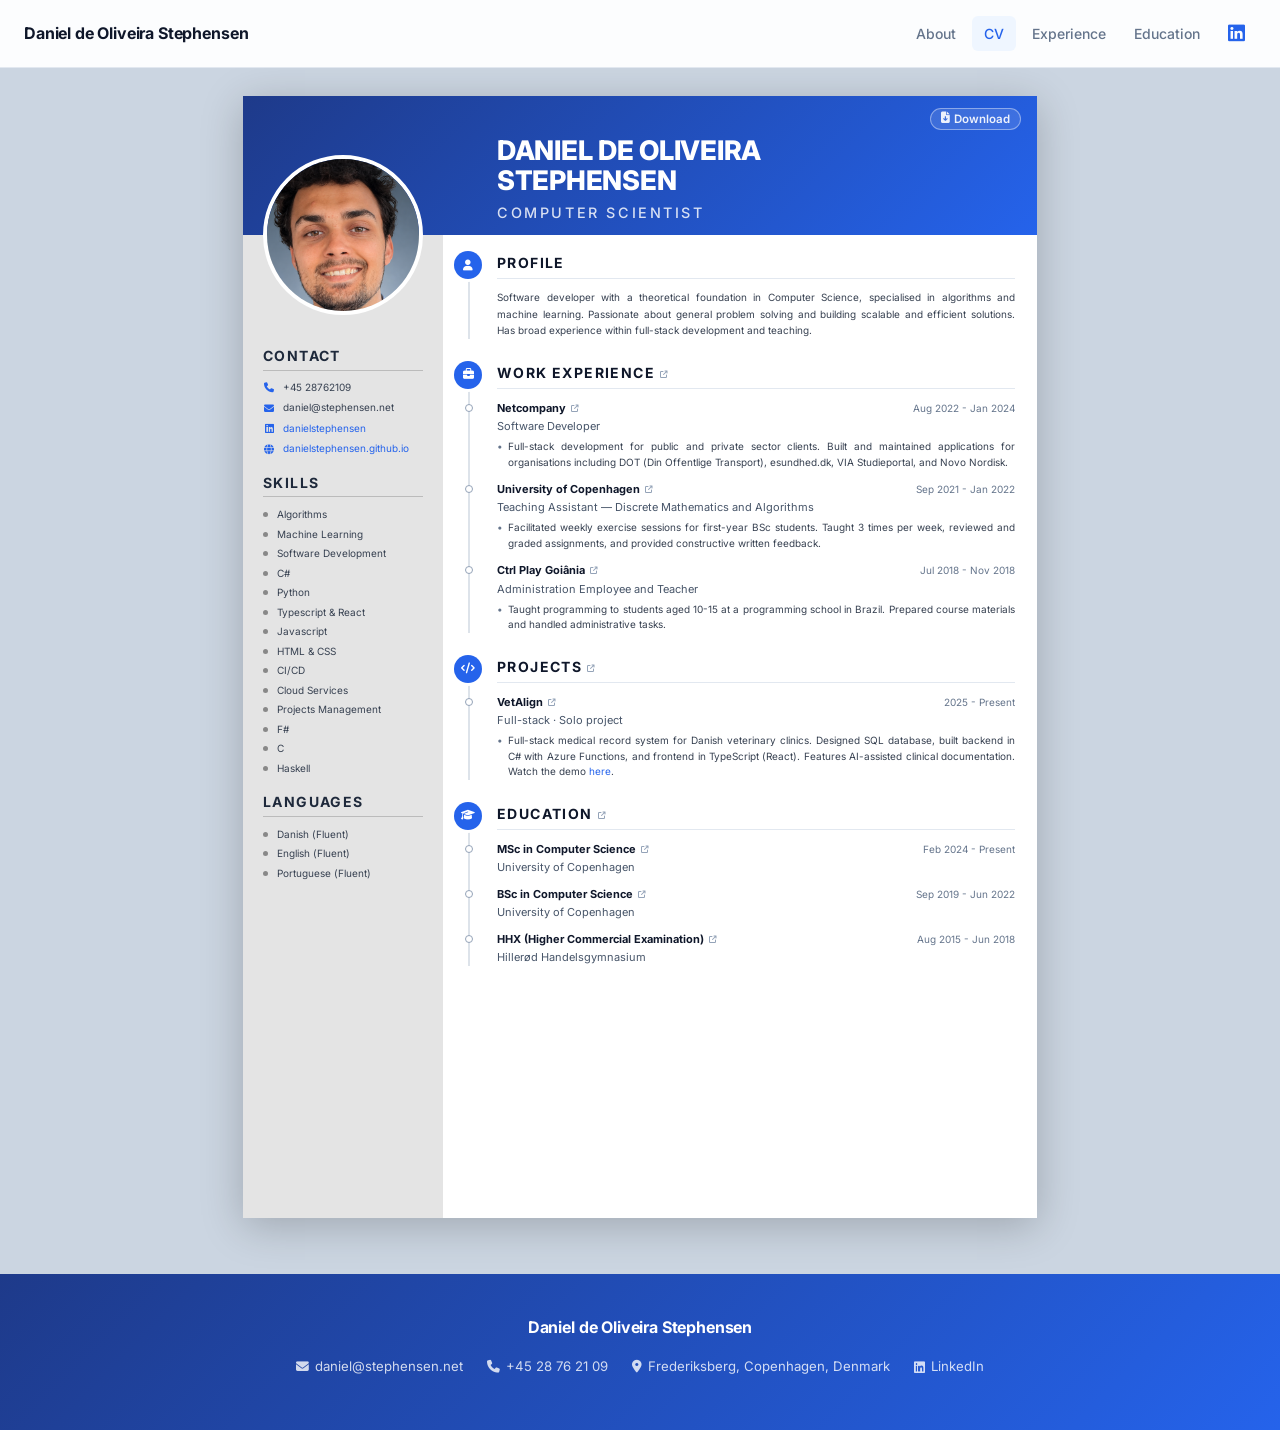
==== cv.html @ 97f39cdf "minor fix" ====
<!DOCTYPE html>
<html lang="en">
<head>
  <meta charset="UTF-8">
  <meta name="viewport" content="width=device-width, initial-scale=1.0">
  <title>CV — Daniel de Oliveira Stephensen</title>
  <meta name="description" content="Curriculum Vitae of Daniel de Oliveira Stephensen, Computer Scientist.">
  <link rel="preconnect" href="https://fonts.googleapis.com">
  <link rel="preconnect" href="https://fonts.gstatic.com" crossorigin>
  <link href="https://fonts.googleapis.com/css2?family=Inter:wght@400;500;600;700;800&display=swap" rel="stylesheet">
  <link rel="stylesheet" href="https://cdnjs.cloudflare.com/ajax/libs/font-awesome/6.5.0/css/all.min.css">
  <link rel="stylesheet" href="assets/css/styles.css">
  <style>
    /* ── CV page background ───────────────────────────────────── */
    .cv-page-bg {
      background: #cbd5e1;
      padding: calc(var(--nav-h) + 28px) 16px 56px;
    }

    /* ── A4 paper — column layout so header spans full width ──── */
    .cv-paper {
      width: 794px;
      min-height: 1122px;          /* A4 at 96 dpi */
      margin: 0 auto;
      display: flex;
      flex-direction: column;
      box-shadow: 0 8px 40px rgba(0,0,0,0.22);
      font-family: 'Inter', sans-serif;
      overflow: hidden;
    }

    /* ══════════════════════════════════════════════════════════
       FULL-WIDTH HEADER (photo left + name/title right)
    ══════════════════════════════════════════════════════════ */
    .cv-header-full {
      display: flex;
      flex-shrink: 0;
      background: linear-gradient(135deg, #1e3a8a 0%, #2563eb 100%);
      position: relative;
    }

    .cv-header-download {
      position: absolute;
      top: 12px;
      right: 16px;
      font-size: 0.72rem;
      font-weight: 600;
      font-family: inherit;
      color: rgba(255,255,255,0.9);
      border: 1.5px solid rgba(255,255,255,0.4);
      background: rgba(255,255,255,0.12);
      padding: 3px 10px;
      border-radius: 20px;
      display: inline-flex;
      align-items: center;
      gap: 4px;
      cursor: pointer;
      transition: background .15s;
    }
    .cv-header-download:hover {
      background: rgba(255,255,255,0.24);
    }

    /* Spacer in header — matches sidebar width so name aligns with main content */
    .cv-header-spacer {
      width: 200px;
      flex-shrink: 0;
    }

    /* Name / title column */
    .cv-header-text-side {
      flex: 1;
      display: flex;
      flex-direction: column;
      justify-content: center;
      margin: 40px 16px 10px 54px;
    }

    /* Photo centred on the header/body boundary line */
    .cv-header-photo-img {
      position: absolute;
      bottom: 0;
      left: 100px;                       /* centre of 200px sidebar */
      transform: translate(-50%, 50%);   /* straddles the boundary */
      width: 160px;
      height: 160px;
      border-radius: 50%;
      object-fit: cover;
      object-position: center 10%;
      border: 4px solid #fff;
      z-index: 10;
    }

    .cv-header-name {
      font-size: 27px;
      font-weight: 800;
      color: #fff;
      text-transform: uppercase;
      letter-spacing: -0.01em;
      line-height: 1.1;
      margin-bottom: 6px;
    }

    .cv-header-title {
      font-size: 14.4px;
      font-weight: 500;
      color: rgba(255,255,255,0.82);
      text-transform: uppercase;
      letter-spacing: 0.18em;
    }

    /* ══════════════════════════════════════════════════════════
       CONTENT ROW — sidebar (gray) + main (white)
    ══════════════════════════════════════════════════════════ */
    .cv-content-row {
      display: flex;
      flex: 1;
    }

    /* ── Gray sidebar ─────────────────────────────────────────── */
    .cv-sidebar {
      width: 200px;
      flex-shrink: 0;
      background: #e4e4e4;
      padding: 112px 20px 28px;           /* top = 65px (half photo) + 17px gap */
    }

    .cv-sb-section { margin-bottom: 18px; }

    .cv-sb-heading {
      font-size: 14px;
      font-weight: 700;
      text-transform: uppercase;
      letter-spacing: 0.1em;
      color: #1e293b;
      padding-bottom: 5px;
      margin-bottom: 10px;
      border-bottom: 1px solid #bbb;
    }

    .cv-contact-list {
      list-style: none;
      padding: 0;
      margin: 0;
      display: flex;
      flex-direction: column;
      gap: 7px;
    }
    .cv-contact-list li {
      display: flex;
      align-items: center;
      gap: 8px;
      font-size: 10px;
      color: #374151;
      line-height: 1.35;
    }
    .cv-contact-list li i {
      width: 12px;
      font-size: 10px;
      color: #2563eb;
      flex-shrink: 0;
      text-align: center;
    }
    .cv-contact-list a { color: #2563eb; text-decoration: none; }
    .cv-contact-list a:hover { text-decoration: underline; }

    .cv-bullet-list {
      list-style: none;
      padding: 0;
      margin: 0;
      display: flex;
      flex-direction: column;
      gap: 5px;
    }
    .cv-bullet-list li {
      font-size: 10px;
      color: #374151;
      padding-left: 14px;
      position: relative;
      line-height: 1.45;
    }
    .cv-bullet-list li::before {
      content: '';
      position: absolute;
      left: 0;
      top: 5px;
      width: 5px;
      height: 5px;
      border-radius: 50%;
      background: #888;
    }

    /* ── White main column ────────────────────────────────────── */
    .cv-main {
      flex: 1;
      background: #fff;
    }

    /* ── Timeline body ────────────────────────────────────────── */
    .cv-body {
      padding: 16px 22px 20px 54px;
      position: relative;
    }

    /* ── Section — each draws its OWN line segment (unconnected) */
    .cv-section {
      position: relative;
      margin-bottom: 22px;
    }
    .cv-section:last-child { margin-bottom: 0; }

    /* Per-section timeline line: from top of icon to bottom of section */
    .cv-section::after {
      content: '';
      position: absolute;
      left: -29px;          /* aligns with icon center (54-29+0.75≈26px from body edge) */
      top: 0;
      bottom: 0;
      width: 1.5px;
      background: #dde3ea;
      z-index: 1;
    }

    /* Blue circle icon — sits on top of the section line */
    .cv-section-icon {
      position: absolute;
      left: -43px;          /* icon center = 54-43+14 = 25px from body edge */
      top: 0;
      width: 28px;
      height: 28px;
      border-radius: 50%;
      background: #2563eb;
      color: #fff;
      display: flex;
      align-items: center;
      justify-content: center;
      font-size: 11px;
      z-index: 3;
      box-shadow: 0 0 0 3px #fff;
    }

    /* Section heading + rule */
    .cv-section-header {
      padding-bottom: 4px;
      border-bottom: 1px solid #e2e8f0;
      margin-bottom: 10px;
      display: flex;
      align-items: baseline;
      gap: 6px;
    }
    .cv-section-title {
      font-size: 14px;
      font-weight: 700;
      text-transform: uppercase;
      letter-spacing: 0.1em;
      color: #0f172a;
    }

    /* ── Section heading link ─────────────────────────────────── */
    .cv-section-link {
      color: inherit;
      text-decoration: none;
      display: inline-flex;
      align-items: baseline;
      gap: 5px;
    }
    .cv-section-link:hover { color: #2563eb; }
    .cv-section-link-icon {
      font-size: 8px;
      color: #94a3b8;
      position: relative;
      top: -1px;
      transition: color .15s;
    }
    .cv-section-link:hover .cv-section-link-icon { color: #2563eb; }


    /* Profile text */
    .cv-profile-text {
      font-size: 10px;
      color: #374151;
      line-height: 1.65;
      text-align: justify;
    }

    /* ── Job / project entry ──────────────────────────────────── */
    .cv-entry {
      position: relative;
      margin-top: 10px;
    }
    /* Small open dot on the timeline */
    .cv-entry::before {
      content: '';
      position: absolute;
      left: -32px;
      top: 5px;
      width: 8px;
      height: 8px;
      border-radius: 50%;
      background: #fff;
      border: 1.5px solid #94a3b8;
      z-index: 2;
    }

    .cv-entry-header {
      display: flex;
      align-items: baseline;
      justify-content: space-between;
      gap: 6px;
    }
    .cv-entry-company {
      font-size: 11px;
      font-weight: 700;
      color: #0f172a;
    }
    .cv-entry-date {
      font-size: 10px;
      color: #64748b;
      white-space: nowrap;
      flex-shrink: 0;
    }
    .cv-entry-role {
      font-size: 11px;
      color: #475569;
      margin-bottom: 4px;
    }

    .cv-entry-bullets {
      list-style: none;
      padding: 0;
      margin: 0;
    }
    .cv-entry-bullets li {
      font-size: 10px;
      color: #374151;
      padding-left: 11px;
      position: relative;
      line-height: 1.55;
      text-align: justify;
    }
    .cv-entry-bullets li::before {
      content: '•';
      position: absolute;
      left: 0;
      color: #64748b;
    }

    .cv-entry-desc {
      font-size: 10px;
      color: #374151;
      line-height: 1.6;
      text-align: justify;
      margin-top: 3px;
    }
    .cv-entry-desc a { color: #2563eb; }

    /* ── Education entry ──────────────────────────────────────── */
    .cv-edu-entry {
      position: relative;
      margin-top: 9px;
    }
    .cv-edu-entry::before {
      content: '';
      position: absolute;
      left: -32px;
      top: 5px;
      width: 8px;
      height: 8px;
      border-radius: 50%;
      background: #fff;
      border: 1.5px solid #94a3b8;
      z-index: 2;
    }
    .cv-edu-header {
      display: flex;
      align-items: baseline;
      justify-content: space-between;
      gap: 6px;
    }
    .cv-edu-degree {
      font-size: 11px;
      font-weight: 700;
      color: #0f172a;
    }
    .cv-edu-date {
      font-size: 10px;
      color: #64748b;
      white-space: nowrap;
      flex-shrink: 0;
    }
    .cv-edu-institution {
      font-size: 11px;
      color: #475569;
    }

    /* ── Print ────────────────────────────────────────────────── */
    @media print {
      @page { size: A4; margin: 0; }

      * {
        print-color-adjust: exact;
        -webkit-print-color-adjust: exact;
      }

      .nav, .cv-header-download, .footer { display: none !important; }

      .cv-section-link-icon { display: none !important; }
      .cv-section-link { color: inherit !important; pointer-events: none !important; }

      .cv-page-bg { background: #fff !important; padding: 0 !important; }
      .page { padding-top: 0 !important; }

      .cv-paper {
        width: 210mm !important;
        min-height: 297mm !important;
        box-shadow: none !important;
        margin: 0 !important;
        display: flex !important;
        flex-direction: column !important;
      }

      /* padding-left on the header itself — measured from border edge,
         same reference as sidebar (53mm) + cv-body padding-left (50px) */
      .cv-header-full {
        display: flex !important;
        flex-direction: row !important;
        background: linear-gradient(135deg, #1e3a8a 0%, #2563eb 100%) !important;
        padding-left: calc(53mm + 50px) !important;
      }

      .cv-header-spacer { display: none !important; }

      .cv-header-text-side {
        margin: 6px 16px 2px 0 !important;
        align-items: flex-start !important;
      }
      .cv-header-name,
      .cv-header-title { text-align: left !important; }

      .cv-content-row {
        display: flex !important;
        flex-direction: row !important;
        flex: 1 !important;
        align-items: stretch !important;
      }

      .cv-sidebar {
        width: 53mm !important;
        flex-shrink: 0 !important;
        flex-grow: 0 !important;
        background: #e4e4e4 !important;
      }

      .cv-main {
        flex: 1 !important;
        min-width: 0 !important;
        background: #fff !important;
      }

      /* All left space for the timeline lives here — icons/dots stay within cv-main */
      .cv-body {
        padding: 16px 22px 20px 50px !important;
      }

      /* Timeline: ensure positioning contexts survive print */
      .cv-body, .cv-section, .cv-entry, .cv-edu-entry {
        position: relative !important;
      }

      /* Vertical line per section */
      .cv-section::after {
        content: '' !important;
        position: absolute !important;
        display: block !important;
        left: -29px !important;
        top: 0 !important;
        bottom: 0 !important;
        width: 1.5px !important;
        background: #dde3ea !important;
        z-index: 1 !important;
      }

      /* Blue circle section icon */
      .cv-section-icon {
        display: flex !important;
        position: absolute !important;
        background: #2563eb !important;
        color: #fff !important;
        box-shadow: 0 0 0 3px #fff !important;
        z-index: 3 !important;
      }

      /* Entry dots */
      .cv-entry::before {
        content: '' !important;
        position: absolute !important;
        display: block !important;
        left: -32px !important;
        top: 5px !important;
        width: 8px !important;
        height: 8px !important;
        border-radius: 50% !important;
        background: #fff !important;
        border: 1.5px solid #94a3b8 !important;
        z-index: 2 !important;
      }
    }

    /* ── Narrow screens: stack vertically ─────────────────────── */
    @media (max-width: 840px) {
      .cv-page-bg { padding: 0; background: #fff; }
      .cv-toolbar { padding: 12px 16px; }
      .cv-paper { width: 100%; min-height: auto; box-shadow: none; }
      .cv-header-full { flex-direction: column; align-items: center; padding: 20px; gap: 12px; }
      .cv-header-photo-side { width: auto; padding: 0; }
      .cv-header-text-side { padding: 0; text-align: center; }
      .cv-content-row { flex-direction: column; }
      .cv-sidebar { width: 100%; }
      .cv-section::after,
      .cv-section-icon,
      .cv-entry::before,
      .cv-edu-entry::before { display: none; }
      .cv-body { padding: 16px; }
    }
  </style>
</head>
<body>

  <!-- ── Navigation ───────────────────────────────────────────────── -->
  <nav class="nav" role="navigation">
    <div class="nav-inner">
      <a class="nav-logo" href="/">Daniel de Oliveira Stephensen</a>
      <button class="nav-toggle" aria-label="Toggle navigation" aria-expanded="false">
        <span></span><span></span><span></span>
      </button>
      <div class="nav-links">
        <a href="/">About</a>
        <a href="/cv" class="active">CV</a>
        <a href="/experience">Experience</a>
        <a href="/education">Education</a>
        <a href="https://www.linkedin.com/in/danielstephensen" target="_blank" rel="noopener" class="nav-linkedin" aria-label="LinkedIn">
          <i class="fa-brands fa-linkedin"></i>
        </a>
      </div>
    </div>
  </nav>

  <!-- ── CV page ──────────────────────────────────────────────────── -->
  <main class="page cv-page-bg">

    <div class="cv-paper">

      <!-- ══════════════════════════════════════════════════════════
           FULL-WIDTH HEADER
      ══════════════════════════════════════════════════════════ -->
      <div class="cv-header-full">

        <div class="cv-header-spacer"></div>

        <div class="cv-header-text-side">
          <div class="cv-header-name">Daniel de Oliveira<br>Stephensen</div>
          <div class="cv-header-title">Computer Scientist</div>
        </div>

        <img src="assets/images/CV-portrait.png" alt="Daniel de Oliveira Stephensen" class="cv-header-photo-img">

        <button onclick="window.print()" class="cv-header-download">
          <i class="fa-solid fa-file-arrow-down"></i>Download
        </button>

      </div><!-- /cv-header-full -->

      <!-- ══════════════════════════════════════════════════════════
           CONTENT ROW
      ══════════════════════════════════════════════════════════ -->
      <div class="cv-content-row">

        <!-- ── Gray sidebar ─────────────────────────────────────── -->
        <aside class="cv-sidebar">

          <div class="cv-sb-section">
            <h2 class="cv-sb-heading">Contact</h2>
            <ul class="cv-contact-list">
              <li><i class="fa-solid fa-phone"></i>+45 28762109</li>
              <li><i class="fa-solid fa-envelope"></i>daniel@stephensen.net</li>
              <li>
                <i class="fa-brands fa-linkedin"></i>
                <a href="https://www.linkedin.com/in/danielstephensen" target="_blank" rel="noopener">danielstephensen</a>
              </li>
              <li>
                <i class="fa-solid fa-globe"></i>
                <a href="https://danielstephensen.github.io" target="_blank" rel="noopener">danielstephensen.github.io</a>
              </li>
            </ul>
          </div>

          <div class="cv-sb-section">
            <h2 class="cv-sb-heading">Skills</h2>
            <ul class="cv-bullet-list">
              <li>Algorithms</li>
              <li>Machine Learning</li>
              <li>Software Development</li>
              <li>C#</li>
              <li>Python</li>
              <li>Typescript &amp; React</li>
              <li>Javascript</li>
              <li>HTML &amp; CSS</li>
              <li>CI/CD</li>
              <li>Cloud Services</li>
              <li>Projects Management</li>
              <li>F#</li>
              <li>C</li>
              <li>Haskell</li>
            </ul>
          </div>

          <div class="cv-sb-section">
            <h2 class="cv-sb-heading">Languages</h2>
            <ul class="cv-bullet-list">
              <li>Danish (Fluent)</li>
              <li>English (Fluent)</li>
              <li>Portuguese (Fluent)</li>
            </ul>
          </div>

        </aside>

        <!-- ── White main column ─────────────────────────────────── -->
        <div class="cv-main">
          <div class="cv-body">

            <!-- Profile -->
            <div class="cv-section">
              <div class="cv-section-icon"><i class="fa-solid fa-user"></i></div>
              <div class="cv-section-header">
                <span class="cv-section-title">Profile</span>
              </div>
              <p class="cv-profile-text">Software developer with a theoretical foundation in Computer Science, specialised in algorithms and machine learning. Passionate about general problem solving and building scalable and efficient solutions. Has broad experience within full-stack development and teaching.</p>
            </div>

            <!-- Work Experience -->
            <div class="cv-section">
              <div class="cv-section-icon"><i class="fa-solid fa-briefcase"></i></div>
              <div class="cv-section-header">
                <span class="cv-section-title">
                  <a href="/experience#work" class="cv-section-link">Work Experience<i class="fa-solid fa-arrow-up-right-from-square cv-section-link-icon"></i></a>
                </span>
              </div>

              <div class="cv-entry">
                <div class="cv-entry-header">
                  <span class="cv-entry-company"><a href="/experience#netcompany" class="cv-section-link">Netcompany<i class="fa-solid fa-arrow-up-right-from-square cv-section-link-icon"></i></a></span>
                  <span class="cv-entry-date">Aug 2022 - Jan 2024</span>
                </div>
                <div class="cv-entry-role">Software Developer</div>
                <ul class="cv-entry-bullets">
                  <li>Full-stack development for public and private sector clients. Built and maintained applications for organisations including DOT (Din Offentlige Transport), esundhed.dk, VIA Studieportal, and Novo Nordisk.</li>
                </ul>
              </div>

              <div class="cv-entry">
                <div class="cv-entry-header">
                  <span class="cv-entry-company"><a href="/experience#ta-dma" class="cv-section-link">University of Copenhagen<i class="fa-solid fa-arrow-up-right-from-square cv-section-link-icon"></i></a></span>
                  <span class="cv-entry-date">Sep 2021 - Jan 2022</span>
                </div>
                <div class="cv-entry-role">Teaching Assistant — Discrete Mathematics and Algorithms</div>
                <ul class="cv-entry-bullets">
                  <li>Facilitated weekly exercise sessions for first-year BSc students. Taught 3 times per week, reviewed and graded assignments, and provided constructive written feedback.</li>
                </ul>
              </div>

              <div class="cv-entry">
                <div class="cv-entry-header">
                  <span class="cv-entry-company"><a href="/experience#ctrl-play" class="cv-section-link">Ctrl Play Goiânia<i class="fa-solid fa-arrow-up-right-from-square cv-section-link-icon"></i></a></span>
                  <span class="cv-entry-date">Jul 2018 - Nov 2018</span>
                </div>
                <div class="cv-entry-role">Administration Employee and Teacher</div>
                <ul class="cv-entry-bullets">
                  <li>Taught programming to students aged 10-15 at a programming school in Brazil. Prepared course materials and handled administrative tasks.</li>
                </ul>
              </div>

            </div>

            <!-- Projects -->
            <div class="cv-section">
              <div class="cv-section-icon"><i class="fa-solid fa-code"></i></div>
              <div class="cv-section-header">
                <span class="cv-section-title">
                  <a href="/experience#projects" class="cv-section-link">Projects<i class="fa-solid fa-arrow-up-right-from-square cv-section-link-icon"></i></a>
                </span>
              </div>

              <div class="cv-entry">
                <div class="cv-entry-header">
                  <span class="cv-entry-company"><a href="/experience#vetalign" class="cv-section-link">VetAlign<i class="fa-solid fa-arrow-up-right-from-square cv-section-link-icon"></i></a></span>
                  <span class="cv-entry-date">2025 - Present</span>
                </div>
                <div class="cv-entry-role">Full-stack · Solo project</div>
                <ul class="cv-entry-bullets">
                  <li>Full-stack medical record system for Danish veterinary clinics. Designed SQL database, built backend in C# with Azure Functions, and frontend in TypeScript (React). Features AI-assisted clinical documentation. Watch the demo <a href="https://danielstephensen.github.io/experience#projects" target="_blank" rel="noopener">here</a>.</li>
                </ul>
              </div>

            </div>

            <!-- Education -->
            <div class="cv-section">
              <div class="cv-section-icon"><i class="fa-solid fa-graduation-cap"></i></div>
              <div class="cv-section-header">
                <span class="cv-section-title">
                  <a href="/education#degrees" class="cv-section-link">Education<i class="fa-solid fa-arrow-up-right-from-square cv-section-link-icon"></i></a>
                </span>
              </div>

              <div class="cv-edu-entry">
                <div class="cv-edu-header">
                  <span class="cv-edu-degree"><a href="/education#msc" class="cv-section-link">MSc in Computer Science<i class="fa-solid fa-arrow-up-right-from-square cv-section-link-icon"></i></a></span>
                  <span class="cv-edu-date">Feb 2024 - Present</span>
                </div>
                <div class="cv-edu-institution">University of Copenhagen</div>
              </div>

              <div class="cv-edu-entry">
                <div class="cv-edu-header">
                  <span class="cv-edu-degree"><a href="/education#bsc" class="cv-section-link">BSc in Computer Science<i class="fa-solid fa-arrow-up-right-from-square cv-section-link-icon"></i></a></span>
                  <span class="cv-edu-date">Sep 2019 - Jun 2022</span>
                </div>
                <div class="cv-edu-institution">University of Copenhagen</div>
              </div>

              <div class="cv-edu-entry">
                <div class="cv-edu-header">
                  <span class="cv-edu-degree"><a href="/education#hhx" class="cv-section-link">HHX (Higher Commercial Examination)<i class="fa-solid fa-arrow-up-right-from-square cv-section-link-icon"></i></a></span>
                  <span class="cv-edu-date">Aug 2015 - Jun 2018</span>
                </div>
                <div class="cv-edu-institution">Hillerød Handelsgymnasium</div>
              </div>

            </div>

          </div><!-- /cv-body -->
        </div><!-- /cv-main -->
      </div><!-- /cv-content-row -->
    </div><!-- /cv-paper -->
  </main>

  <!-- ── Footer ───────────────────────────────────────────────────── -->
  <footer class="footer">
    <p class="footer-name">Daniel de Oliveira Stephensen</p>
    <div class="footer-contacts">
      <a href="mailto:daniel@stephensen.net"><i class="fa-solid fa-envelope"></i>daniel@stephensen.net</a>
      <a href="tel:+4528762109"><i class="fa-solid fa-phone"></i>+45 28 76 21 09</a>
      <span>
        <a href="https://www.google.com/maps/search/?api=1&query=Frederiksberg+Copenhagen+Denmark" target="_blank">
          <i class="fa-solid fa-location-dot"></i>Frederiksberg, Copenhagen, Denmark
        </a>
      </span>
      <a href="https://www.linkedin.com/in/danielstephensen" target="_blank" rel="noopener">
        <i class="fa-brands fa-linkedin"></i>LinkedIn
      </a>
    </div>
  </footer>

  <script src="assets/js/main.js"></script>
</body>
</html>
---- assets/css/styles.css ----
/* =====================================================================
   Design tokens
   ===================================================================== */
:root {
  --navy:         #0f172a;
  --navy-light:   #1e293b;
  --blue:         #2563eb;
  --blue-hover:   #1d4ed8;
  --blue-light:   #eff6ff;
  --blue-muted:   #bfdbfe;
  --text:         #1e293b;
  --text-muted:   #64748b;
  --text-light:   #94a3b8;
  --bg:           #ffffff;
  --bg-alt:       #f8fafc;
  --border:       #e2e8f0;
  --green:        #059669;
  --green-light:  #d1fae5;
  --amber:        #d97706;
  --amber-light:  #fef3c7;
  --gray-badge:   #f1f5f9;
  --gray-text:    #475569;
  --nav-h:        68px;
  --max-w:        1300px;
  --radius:       8px;
  --radius-lg:    14px;
  --shadow-sm:    0 1px 2px rgba(15,23,42,.06);
  --shadow:       0 1px 3px rgba(15,23,42,.08), 0 1px 2px rgba(15,23,42,.05);
  --shadow-md:    0 4px 12px rgba(15,23,42,.08), 0 2px 4px rgba(15,23,42,.04);
  --shadow-lg:    0 10px 24px rgba(15,23,42,.09), 0 4px 8px rgba(15,23,42,.05);
}

/* =====================================================================
   Reset & base
   ===================================================================== */
*, *::before, *::after { box-sizing: border-box; margin: 0; padding: 0; }

html { scroll-behavior: smooth; scroll-padding-top: var(--nav-h); }

body {
  font-family: 'Inter', -apple-system, BlinkMacSystemFont, 'Segoe UI', sans-serif;
  color: var(--text);
  background: var(--bg);
  line-height: 1.65;
  font-size: 16px;
  -webkit-font-smoothing: antialiased;
}

a { color: var(--blue); text-decoration: none; }
a:hover { color: var(--blue-hover); }

ul { list-style: none; }

img { max-width: 100%; display: block; }

/* =====================================================================
   Typography
   ===================================================================== */
h1, h2, h3, h4 { font-weight: 700; line-height: 1.25; color: var(--navy); }
h1 { font-size: clamp(2rem, 5vw, 2.75rem); letter-spacing: -.02em; }
h2 { font-size: clamp(1.35rem, 3vw, 1.75rem); letter-spacing: -.01em; }
h3 { font-size: 1.1rem; }
h4 { font-size: .9rem; font-weight: 600; }

p { color: var(--text); }

/* =====================================================================
   Navigation
   ===================================================================== */
.nav {
  position: fixed;
  inset: 0 0 auto 0;
  height: var(--nav-h);
  z-index: 100;
  background: rgba(255,255,255,.94);
  backdrop-filter: blur(12px);
  -webkit-backdrop-filter: blur(12px);
  border-bottom: 1px solid var(--border);
}

.nav-inner {
  max-width: var(--max-w);
  margin: 0 auto;
  padding: 0 24px;
  height: 100%;
  display: flex;
  align-items: center;
  justify-content: space-between;
  gap: 24px;
}

.nav-logo {
  font-size: 1rem;
  font-weight: 700;
  color: var(--navy);
  white-space: nowrap;
  letter-spacing: -.01em;
}
.nav-logo:hover { color: var(--blue); }

.nav-links {
  display: flex;
  align-items: center;
  gap: 4px;
}

.nav-links a {
  font-size: .875rem;
  font-weight: 500;
  color: var(--text-muted);
  padding: 6px 12px;
  border-radius: 6px;
  transition: color .15s, background .15s;
}
.nav-links a:hover { color: var(--navy); background: var(--bg-alt); }
.nav-links a.active { color: var(--blue); background: var(--blue-light); }

.nav-links .nav-linkedin {
  display: inline-flex;
  align-items: center;
  justify-content: center;
  width: 40px;
  height: 40px;
  padding: 0;
  border-radius: 50%;
  background: transparent;
  color: var(--text-muted);
  border: none;
  font-size: 1.2rem;
  flex-shrink: 0;
  color: var(--blue);
  transition: color .15s, background .15s;
}
.nav-links .nav-linkedin:hover {
  color: var(--blue);
  background: var(--bg-alt);
}

/* Hamburger */
.nav-toggle {
  display: none;
  flex-direction: column;
  gap: 5px;
  cursor: pointer;
  padding: 8px;
  border: none;
  background: none;
}
.nav-toggle span {
  width: 22px;
  height: 2px;
  background: var(--navy);
  border-radius: 2px;
  transition: transform .2s, opacity .2s;
}

/* =====================================================================
   Page wrapper
   ===================================================================== */
.page {
  padding-top: var(--nav-h);
  min-height: 100vh;
}

/* =====================================================================
   Section header (shared page title block)
   ===================================================================== */
.section-header {
  background: linear-gradient(135deg, #1e3a8a 0%, #2563eb 100%);
  color: #fff;
  padding: 32px 24px 32px;
  text-align: center;
}
.section-header h1 { color: #fff; margin-bottom: 10px; }
.section-header p {
  color: rgba(255, 255, 255, .72);
  font-size: 1.05rem;
  max-width: 520px;
  margin: 0 auto;
}

/* =====================================================================
   Container
   ===================================================================== */
.container {
  max-width: var(--max-w);
  margin: 0 auto;
  padding: 0 24px;
}

/* =====================================================================
   Timeline
   ===================================================================== */
.timeline-section {
  padding: 72px 0;
}
.timeline-section + .timeline-section { padding-top: 0; }

.timeline-label {
  font-size: .75rem;
  font-weight: 700;
  letter-spacing: .08em;
  text-transform: uppercase;
  color: var(--text-light);
  margin-bottom: 28px;
}

/*
  Timeline geometry (all values consistent):
  - .timeline padding-left: 48px
  - Line:  left 19px, width 2px  → center at 20px
  - Dot:   10×10px, left -33px from .tl-item
           → left edge at 48-33=15px from .timeline
           → center at 15+5=20px  ✓ matches line center
*/

.timeline {
  position: relative;
  padding-left: 48px;
}

/* Vertical line */
.timeline::before {
  content: '';
  position: absolute;
  left: 19px;
  top: 0;
  bottom: 0;
  width: 2px;
  background: var(--border);
  border-radius: 2px;
}

.tl-item {
  position: relative;
  margin-bottom: 28px;
}
.tl-item:last-child { margin-bottom: 0; }

/* Dot — vertically centred on the date label:
   card border (1) + padding-top (24) + half .tl-meta height (~13.5) - half dot height (5) ≈ 34px */
.tl-item::before {
  content: '';
  position: absolute;
  left: -33px;
  top: 34px;
  width: 10px;
  height: 10px;
  border-radius: 50%;
  background: #fff;
  border: 2px solid var(--blue);
  box-shadow: 0 0 0 3px var(--blue-light);
  z-index: 2;
}

/* =====================================================================
   Timeline card
   ===================================================================== */
.tl-card {
  background: var(--bg);
  border: 1px solid var(--border);
  border-radius: var(--radius-lg);
  padding: 24px 28px;
  box-shadow: var(--shadow);
  transition: box-shadow .2s, border-color .2s;
}
.tl-card:hover {
  box-shadow: var(--shadow-md);
  border-color: var(--blue-muted);
}

.tl-meta {
  display: flex;
  align-items: center;
  gap: 8px;
  flex-wrap: wrap;
  margin-bottom: 8px;
}

.tl-date {
  font-size: .8rem;
  font-weight: 600;
  color: var(--blue);
  background: var(--blue-light);
  padding: 3px 10px;
  border-radius: 20px;
  display: inline-flex;
  align-items: center;
  gap: 5px;
}
.tl-date i { font-size: .75rem; }

.tl-org {
  font-size: .82rem;
  font-weight: 500;
  color: var(--text-muted);
  display: inline-flex;
  align-items: center;
  gap: 5px;
}
.tl-org i { font-size: .8rem; }

.tl-title {
  font-size: 1.05rem;
  font-weight: 700;
  color: var(--navy);
  margin-bottom: 12px;
  line-height: 1.35;
}

.tl-desc {
  font-size: .9rem;
  color: var(--text-muted);
  line-height: 1.6;
  margin-bottom: 14px;
}

.tl-bullets {
  padding-left: 0;
  display: flex;
  flex-direction: column;
  gap: 6px;
}

.tl-bullets li {
  font-size: .875rem;
  color: var(--text);
  padding-left: 20px;
  position: relative;
  line-height: 1.55;
}
.tl-bullets li::before {
  content: '';
  position: absolute;
  left: 0;
  top: 8px;
  width: 6px;
  height: 6px;
  border-radius: 50%;
  background: var(--blue);
}

/* =====================================================================
   Badges (grade, ECTS, tags)
   ===================================================================== */
.badge-row {
  display: flex;
  align-items: center;
  gap: 6px;
  flex-wrap: wrap;
  margin-top: 12px;
}

.badge {
  font-size: .75rem;
  font-weight: 600;
  padding: 3px 10px;
  border-radius: 20px;
  display: inline-flex;
  align-items: center;
  gap: 4px;
}

.badge-pass     { background: var(--gray-badge);  color: var(--gray-text); }
.badge-grade    { background: var(--green-light);  color: var(--green); }
.badge-ects     { background: var(--gray-badge);  color: var(--gray-text); }
.badge-type     { background: var(--blue-light);  color: var(--blue); }

/* =====================================================================
   Icon link button (course description, website, etc.)
   ===================================================================== */
.btn-link {
  display: inline-flex;
  align-items: center;
  gap: 7px;
  font-size: .82rem;
  font-weight: 600;
  color: var(--blue);
  border: 1.5px solid var(--blue-muted);
  background: var(--blue-light);
  padding: 6px 14px;
  border-radius: 6px;
  transition: background .15s, border-color .15s, color .15s;
}
.btn-link:hover {
  background: var(--blue);
  border-color: var(--blue);
  color: #fff;
}
.btn-link i { font-size: .85rem; }

.btn-download {
  display: inline-flex;
  align-items: center;
  gap: 7px;
  font-size: .82rem;
  font-weight: 600;
  color: var(--green);
  border: 1.5px solid #6ee7b7;
  background: var(--green-light);
  padding: 6px 14px;
  border-radius: 6px;
  transition: background .15s, border-color .15s, color .15s;
}
.btn-download:hover {
  background: var(--green);
  border-color: var(--green);
  color: #fff;
}
.btn-download i { font-size: .85rem; }

.btn-row {
  display: flex;
  gap: 10px;
  flex-wrap: wrap;
  margin-top: 16px;
}

/* =====================================================================
   Skills / tag cloud
   ===================================================================== */
.tag-grid {
  display: flex;
  flex-wrap: wrap;
  gap: 8px;
}

.tag {
  font-size: .8rem;
  font-weight: 600;
  padding: 5px 13px;
  border-radius: 6px;
  background: var(--gray-badge);
  color: var(--gray-text);
  border: 1px solid var(--border);
}
.tag.tech   { background: var(--blue-light);  color: var(--blue);  border-color: var(--blue-muted); }
.tag.lang   { background: var(--green-light); color: var(--green); border-color: #6ee7b7; }

/* =====================================================================
   Course list (inside education cards)
   ===================================================================== */
.course-list {
  display: flex;
  flex-direction: column;
  gap: 12px;
  margin-top: 20px;
}

.course-item {
  background: var(--bg-alt);
  border: 1px solid var(--border);
  border-radius: var(--radius);
  padding: 16px 20px;
  transition: border-color .15s;
}
.course-item:hover { border-color: var(--blue-muted); }

/* Top row: title-block (left) + meta group (right) */
.course-title-row {
  display: flex;
  align-items: center;
  justify-content: space-between;
  gap: 12px;
  flex-wrap: wrap;
  margin-bottom: 6px;
}

.course-title-block {
  display: flex;
  flex-direction: row;
  align-items: center;
  gap: 8px;
  flex-wrap: wrap;
}

.course-name {
  font-size: .9rem;
  font-weight: 700;
  color: var(--navy);
  line-height: 1.35;
}

.course-meta {
  display: flex;
  align-items: center;
  gap: 6px;
  flex-shrink: 0;
  flex-wrap: wrap;
}

.course-link {
  display: inline-flex;
  align-items: center;
  gap: 5px;
  font-size: .73rem;
  font-weight: 600;
  color: var(--blue);
  white-space: nowrap;
  flex-shrink: 0;
  padding: 3px 9px;
  border-radius: 5px;
  border: 1px solid var(--blue-muted);
  background: var(--blue-light);
  transition: background .15s, color .15s, border-color .15s;
  text-decoration: none;
}
.course-link:hover {
  background: var(--blue);
  border-color: var(--blue);
  color: #fff;
}
.course-link i { font-size: .7rem; }

/* Short text description */
.course-desc {
  font-size: .855rem;
  color: var(--text-muted);
  line-height: 1.6;
  margin: 6px 0 8px;
}

/* TA badge */
.badge-ta {
  background: #fef3c7;
  color: #92400e;
}

/* Course type badge */
.badge-course-type {
  background: #fff7ed;
  color: #c2410c;
}

/* Key Takeaways section */
.course-takeaways {
  margin-top: 12px;
  padding-top: 10px;
  border-top: 1px solid var(--border);
}

.takeaways-label {
  font-size: .7rem;
  font-weight: 700;
  letter-spacing: .08em;
  text-transform: uppercase;
  color: var(--text-light);
  margin-bottom: 7px;
}

.course-learned {
  padding-left: 0;
  display: flex;
  flex-direction: column;
  gap: 4px;
}
.course-learned li {
  font-size: .82rem;
  color: var(--text-muted);
  padding-left: 16px;
  position: relative;
  line-height: 1.5;
}
.course-learned li::before {
  content: '';
  position: absolute;
  left: 0;
  top: 7px;
  width: 5px;
  height: 5px;
  border-radius: 50%;
  background: var(--text-light);
}

/* =====================================================================
   Video embed
   ===================================================================== */
.video-wrap {
  margin-top: 20px;
  border-radius: var(--radius);
  overflow: hidden;
  background: var(--navy);
  aspect-ratio: 16 / 9;
  display: flex;
  align-items: center;
  justify-content: center;
  border: 1px solid var(--border);
}
.video-wrap iframe {
  width: 100%;
  height: 100%;
  border: none;
}
.video-placeholder {
  text-align: center;
  color: var(--text-light);
}
.video-placeholder i { font-size: 2.5rem; margin-bottom: 10px; display: block; color: #475569; }
.video-placeholder p { font-size: .82rem; }

/* =====================================================================
   Hero (home page)
   ===================================================================== */
.hero {
  padding: 80px 0 72px;
}

.hero-inner {
  max-width: var(--max-w);
  margin: 0 auto;
  padding: 0 24px;
  display: grid;
  grid-template-columns: 1fr 320px;
  gap: 64px;
  align-items: center;
}

.hero-eyebrow {
  font-size: .8rem;
  font-weight: 700;
  letter-spacing: .1em;
  text-transform: uppercase;
  color: var(--blue);
  margin-bottom: 12px;
}

.hero-name {
  font-size: clamp(2.2rem, 5vw, 3.2rem);
  font-weight: 800;
  color: var(--navy);
  letter-spacing: -.03em;
  line-height: 1.1;
  margin-bottom: 6px;
}

.hero-title {
  font-size: 1.15rem;
  font-weight: 500;
  color: var(--text-muted);
  margin-bottom: 24px;
}

.hero-bio {
  font-size: 1rem;
  color: var(--text);
  line-height: 1.75;
  max-width: 560px;
  margin-bottom: 28px;
}

.hero-contact {
  display: flex;
  flex-direction: column;
  gap: 8px;
}
.hero-contact a, .hero-contact span {
  font-size: .875rem;
  color: var(--text-muted);
  display: inline-flex;
  align-items: center;
  gap: 8px;
  transition: color .15s;
}
.hero-contact a:hover { color: var(--blue); }
.hero-contact i { width: 16px; color: var(--blue); }

.hero-photo-wrap {
  display: flex;
  justify-content: center;
}

.hero-photo {
  width: 260px;
  height: 260px;
  border-radius: 50%;
  object-fit: cover;
  border: 4px solid var(--border);
  box-shadow: var(--shadow-lg);
}

.hero-photo-placeholder {
  width: 260px;
  height: 260px;
  border-radius: 50%;
  background: var(--bg-alt);
  border: 4px solid var(--border);
  display: flex;
  align-items: center;
  justify-content: center;
  color: var(--text-light);
  font-size: 5rem;
  box-shadow: var(--shadow-lg);
}

/* =====================================================================
   Home info sections
   ===================================================================== */
.info-section {
  padding: 56px 0;
  background: var(--bg-alt);
}
.info-section + .info-section { border-top: 1px solid var(--border); background: var(--bg); }

.info-section-inner {
  max-width: var(--max-w);
  margin: 0 auto;
  padding: 0 24px;
}

.info-section h2 {
  font-size: 1rem;
  font-weight: 700;
  letter-spacing: .07em;
  text-transform: uppercase;
  color: var(--text-light);
  margin-bottom: 20px;
}

.lang-grid {
  display: grid;
  grid-template-columns: repeat(auto-fill, minmax(180px, 1fr));
  gap: 12px;
}

.lang-item {
  background: var(--bg);
  border: 1px solid var(--border);
  border-radius: var(--radius);
  padding: 14px 18px;
  display: flex;
  align-items: center;
  gap: 12px;
  box-shadow: var(--shadow-sm);
}
.lang-item i { color: var(--blue); font-size: 1rem; }
.lang-item span { font-size: .9rem; font-weight: 600; color: var(--navy); }

/* =====================================================================
   Divider
   ===================================================================== */
.divider {
  border: none;
  border-top: 1px solid var(--border);
  margin: 0;
}

/* =====================================================================
   Footer
   ===================================================================== */
.footer {
  background: linear-gradient(135deg, #1e3a8a 0%, #2563eb 100%);
  color: rgba(255,255,255,.72);
  text-align: center;
  padding: 40px 24px 32px;
  font-size: .825rem;
}

.footer-name {
  font-size: 1rem;
  font-weight: 700;
  color: #fff;
  margin-bottom: 16px;
  letter-spacing: -.01em;
}

.footer-contacts {
  display: flex;
  justify-content: center;
  flex-wrap: wrap;
  gap: 10px 24px;
  margin-bottom: 20px;
}

.footer-contacts a,
.footer-contacts span {
  color: rgba(255,255,255,.8);
  display: inline-flex;
  align-items: center;
  gap: 6px;
  font-size: .825rem;
  transition: color .15s;
  text-decoration: none;
}
.footer-contacts a:hover { color: #fff; }
.footer-contacts i { font-size: .8rem; }

.footer-copy {
  font-size: .75rem;
  color: rgba(255,255,255,.4);
  padding-top: 16px;
  border-top: 1px solid rgba(255,255,255,.12);
}

/* =====================================================================
   Misc utility
   ===================================================================== */
.sr-only {
  position: absolute; width: 1px; height: 1px;
  overflow: hidden; clip: rect(0,0,0,0); white-space: nowrap;
}

.text-muted { color: var(--text-muted); }
.mt-4  { margin-top: 4px; }
.mt-8  { margin-top: 8px; }
.mt-12 { margin-top: 12px; }
.mt-16 { margin-top: 16px; }
.mt-20 { margin-top: 20px; }

/* =====================================================================
   Responsive
   ===================================================================== */
@media (max-width: 768px) {
  /* Nav mobile */
  .nav-links {
    display: none;
    position: absolute;
    top: var(--nav-h);
    left: 0;
    right: 0;
    flex-direction: column;
    background: rgba(255,255,255,.98);
    border-bottom: 1px solid var(--border);
    padding: 12px 16px 16px;
    box-shadow: var(--shadow-md);
    gap: 2px;
  }
  .nav-links.open { display: flex; }
  .nav-links a { width: 100%; padding: 10px 14px; }
  .nav-toggle { display: flex; }

  /* Hero */
  .hero { padding: 48px 0 56px; }
  .hero-inner {
    grid-template-columns: 1fr;
    gap: 40px;
    text-align: center;
  }
  .hero-photo-wrap { order: -1; }
  .hero-photo, .hero-photo-placeholder { width: 180px; height: 180px; font-size: 3.5rem; }
  .hero-bio { max-width: 100%; }
  .hero-contact { align-items: center; }

  /* Timeline cards */
  .tl-card { padding: 20px; }

  /* Course list */
  .course-header { flex-direction: column; gap: 8px; }
}

@media (max-width: 500px) {
  .section-header { padding: 48px 16px 40px; }
  .timeline-section { padding: 48px 0; }
  .container { padding: 0 16px; }
}
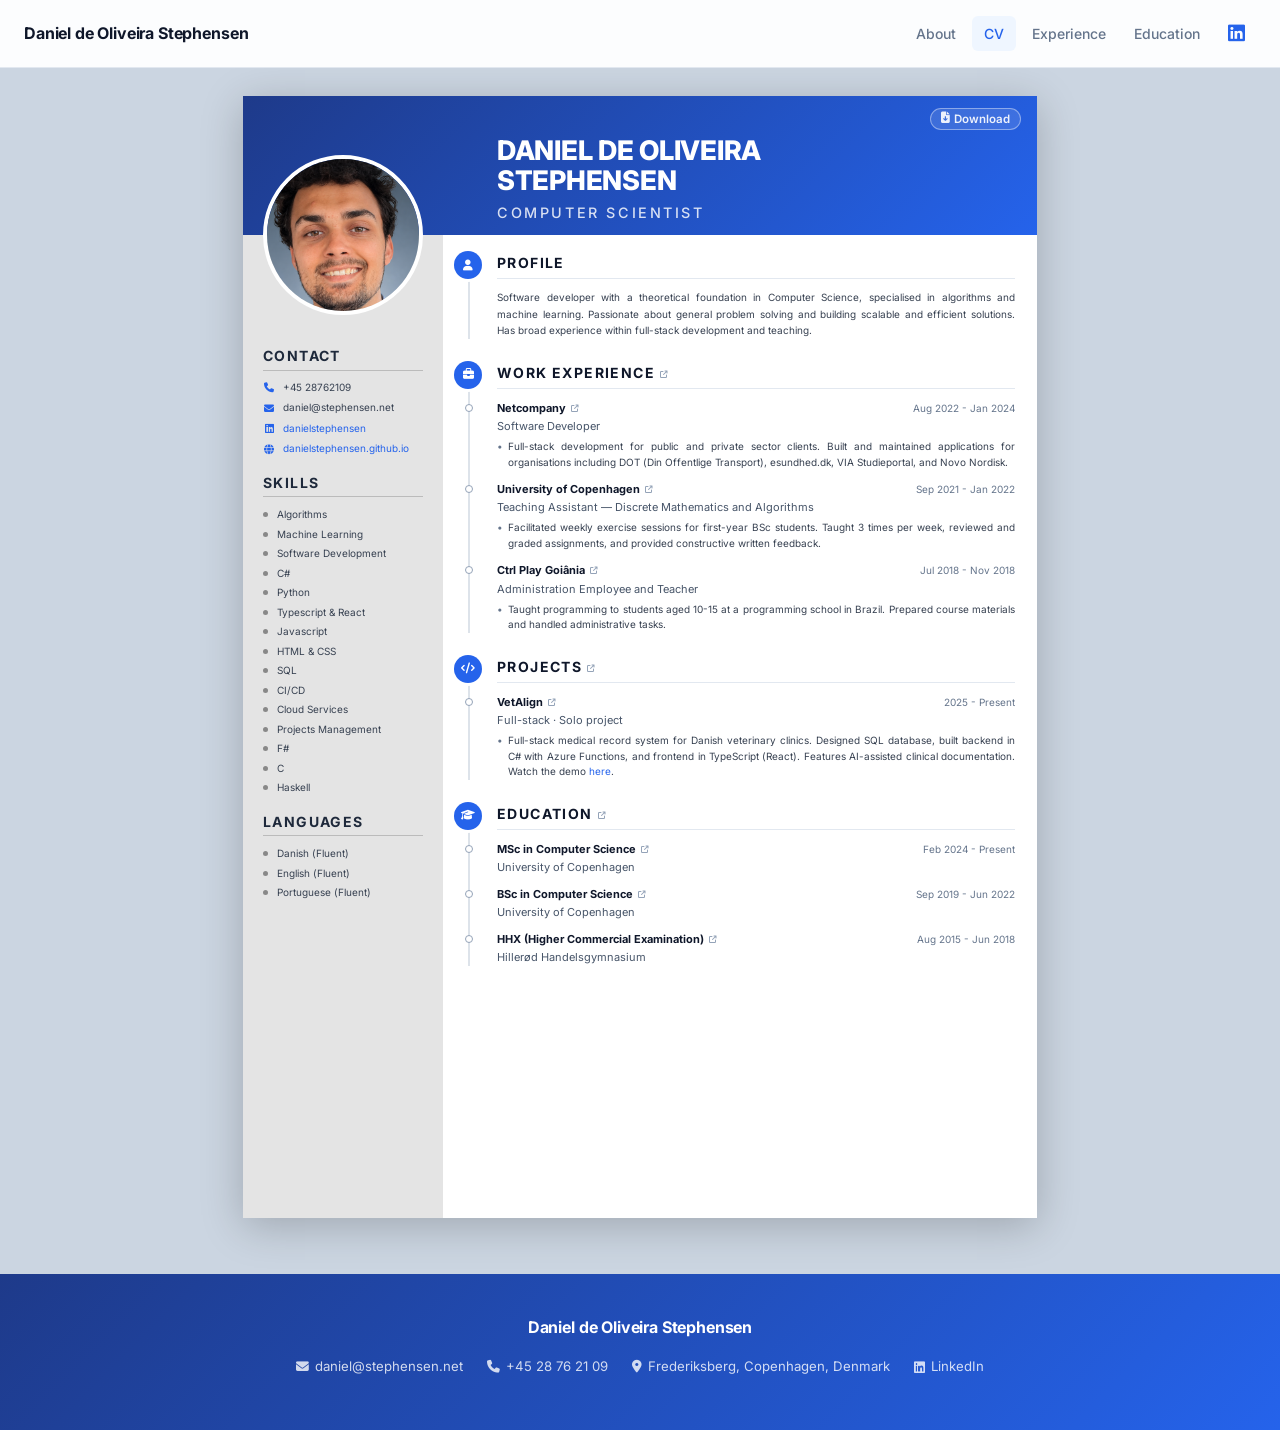
==== commit 303a6f26: "minor fix" ====
--- a/cv.html
+++ b/cv.html
@@ -605,6 +605,7 @@
               <li>Typescript &amp; React</li>
               <li>Javascript</li>
               <li>HTML &amp; CSS</li>
+              <li>SQL</li>
               <li>CI/CD</li>
               <li>Cloud Services</li>
               <li>Projects Management</li>
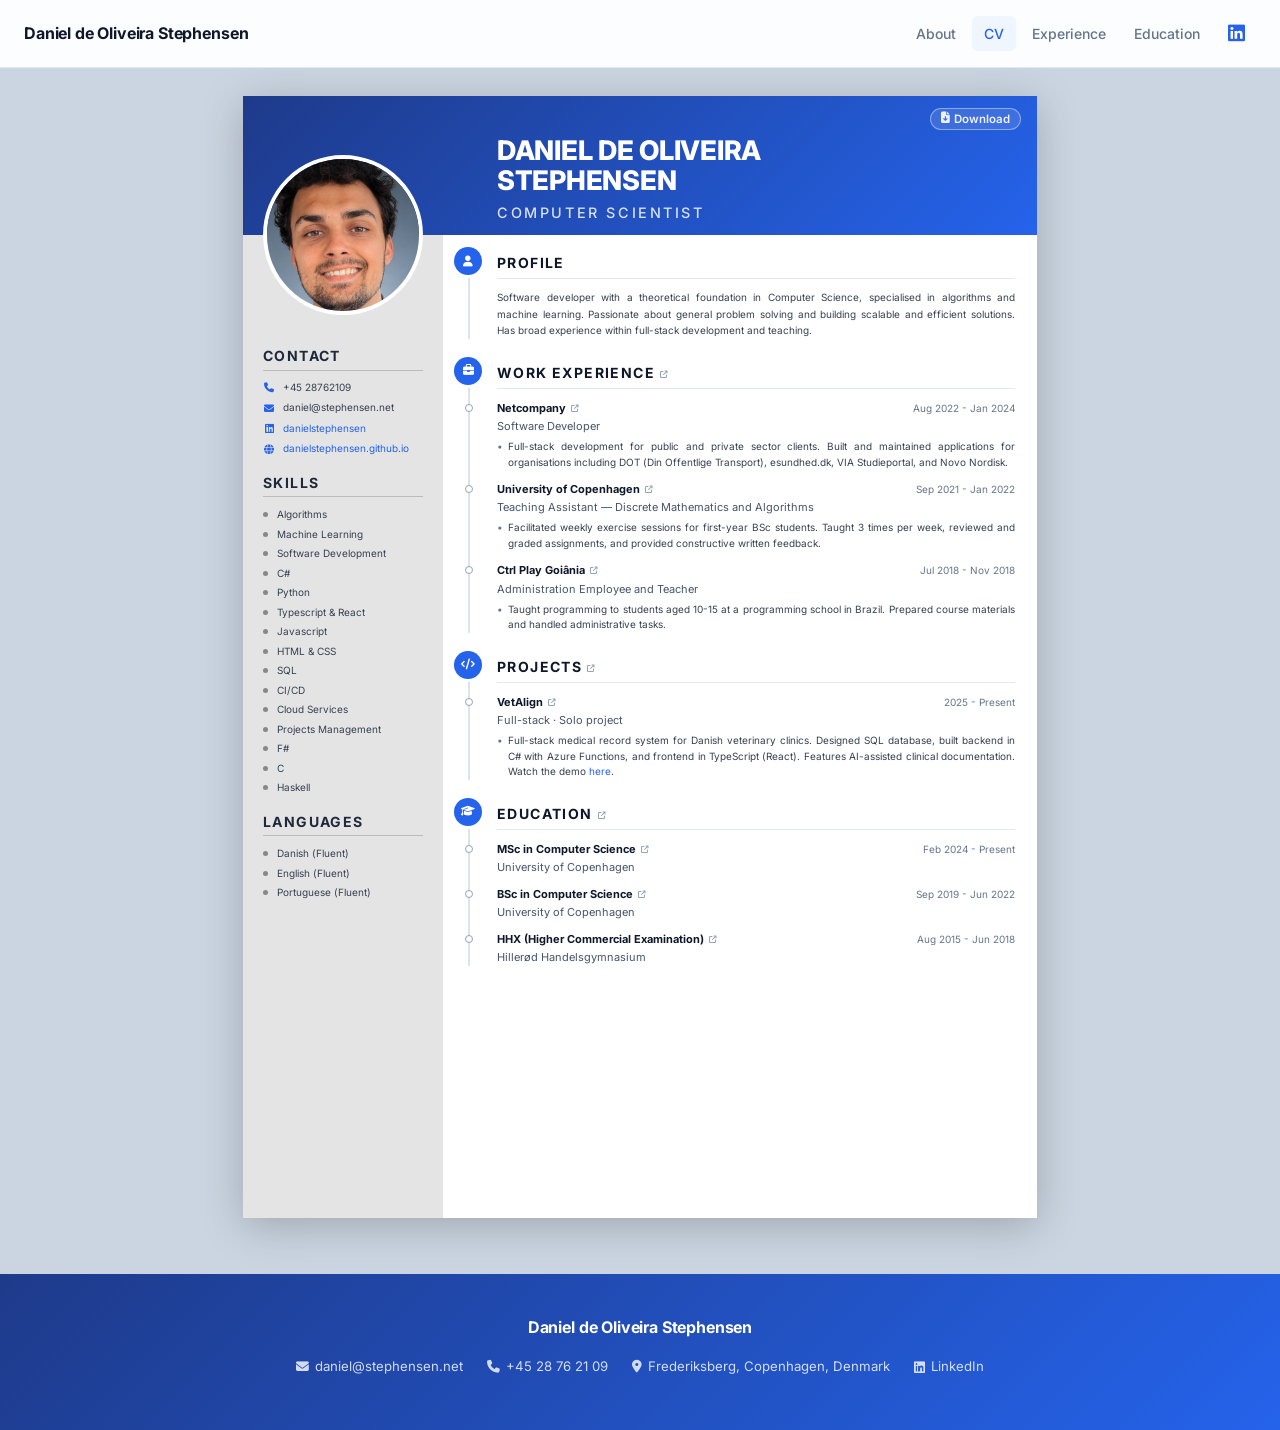
==== commit dd58c163: "minor fix" ====
--- a/cv.html
+++ b/cv.html
@@ -225,7 +225,7 @@
     .cv-section-icon {
       position: absolute;
       left: -43px;          /* icon center = 54-43+14 = 25px from body edge */
-      top: 0;
+      top: -4px;
       width: 28px;
       height: 28px;
       border-radius: 50%;
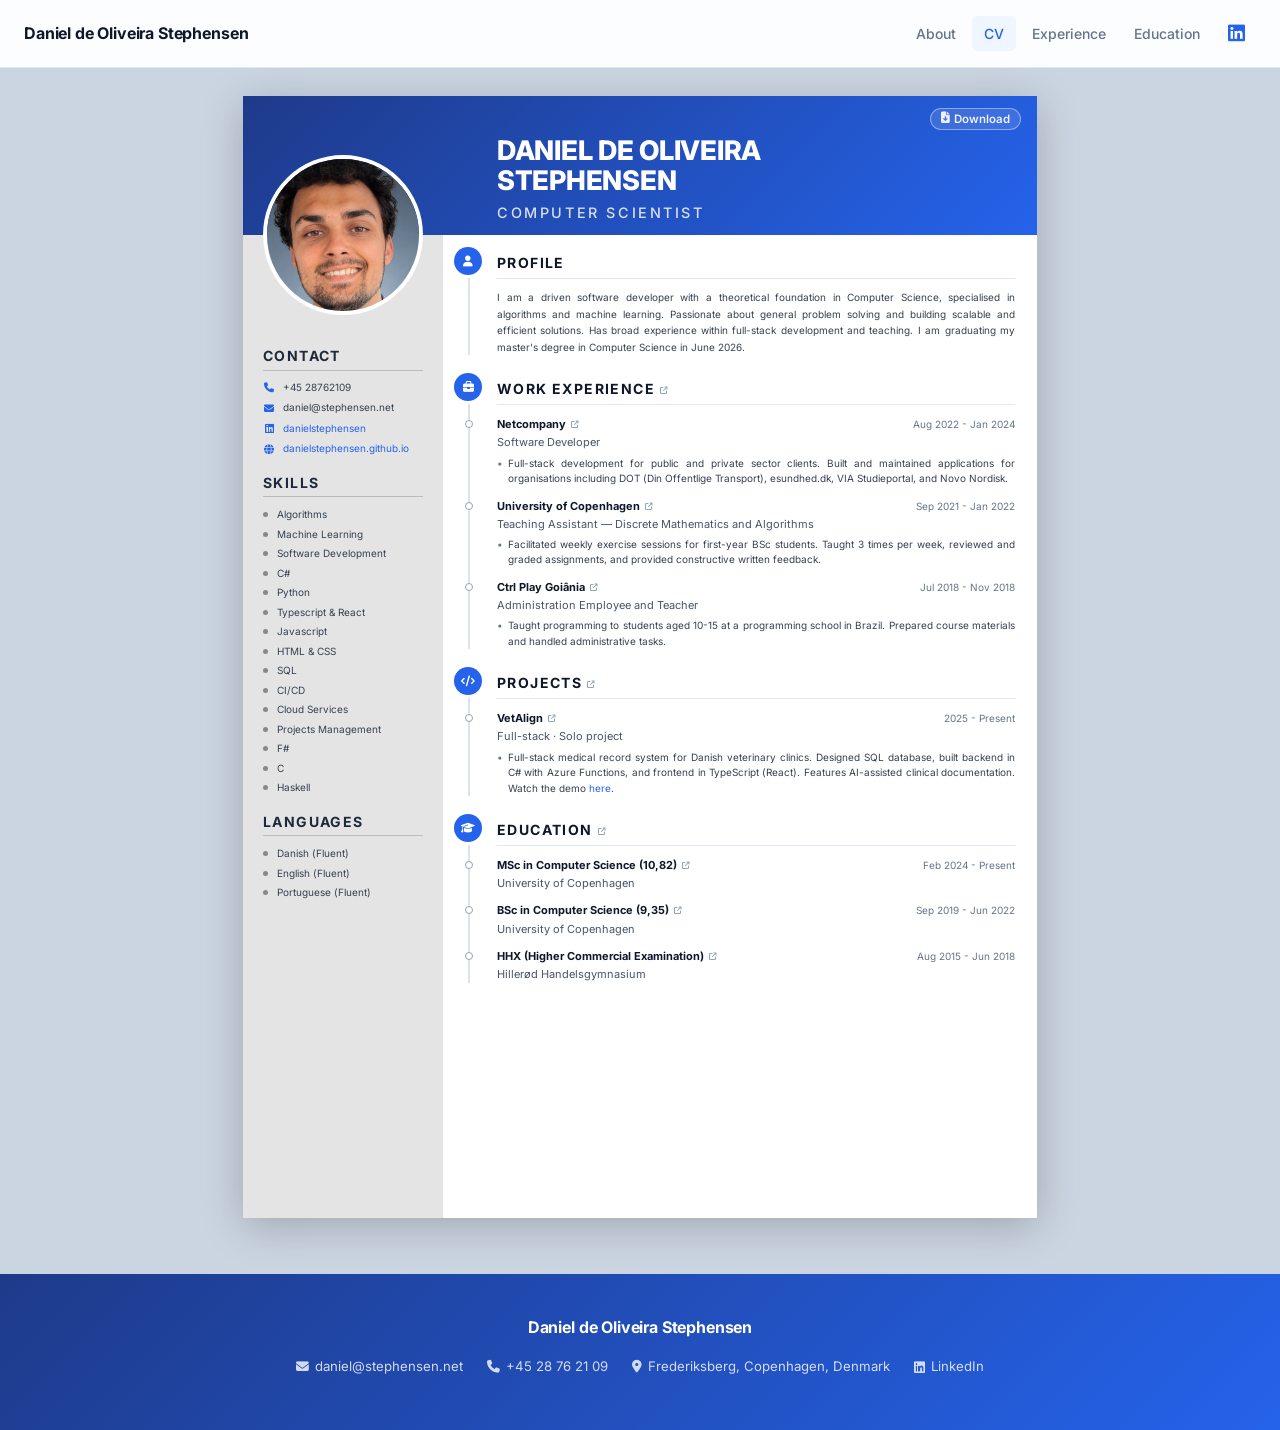
==== commit 3b9b1942: "Feedback from Jonas" ====
--- a/cv.html
+++ b/cv.html
@@ -636,7 +636,7 @@
               <div class="cv-section-header">
                 <span class="cv-section-title">Profile</span>
               </div>
-              <p class="cv-profile-text">Software developer with a theoretical foundation in Computer Science, specialised in algorithms and machine learning. Passionate about general problem solving and building scalable and efficient solutions. Has broad experience within full-stack development and teaching.</p>
+              <p class="cv-profile-text">I am a driven software developer with a theoretical foundation in Computer Science, specialised in algorithms and machine learning. Passionate about general problem solving and building scalable and efficient solutions. Has broad experience within full-stack development and teaching. I am graduating my master's degree in Computer Science in June 2026.</p>
             </div>
 
             <!-- Work Experience -->
@@ -716,7 +716,7 @@
 
               <div class="cv-edu-entry">
                 <div class="cv-edu-header">
-                  <span class="cv-edu-degree"><a href="/education#msc" class="cv-section-link">MSc in Computer Science<i class="fa-solid fa-arrow-up-right-from-square cv-section-link-icon"></i></a></span>
+                  <span class="cv-edu-degree"><a href="/education#msc" class="cv-section-link">MSc in Computer Science (10,82)<i class="fa-solid fa-arrow-up-right-from-square cv-section-link-icon"></i></a></span>
                   <span class="cv-edu-date">Feb 2024 - Present</span>
                 </div>
                 <div class="cv-edu-institution">University of Copenhagen</div>
@@ -724,7 +724,7 @@
 
               <div class="cv-edu-entry">
                 <div class="cv-edu-header">
-                  <span class="cv-edu-degree"><a href="/education#bsc" class="cv-section-link">BSc in Computer Science<i class="fa-solid fa-arrow-up-right-from-square cv-section-link-icon"></i></a></span>
+                  <span class="cv-edu-degree"><a href="/education#bsc" class="cv-section-link">BSc in Computer Science (9,35)<i class="fa-solid fa-arrow-up-right-from-square cv-section-link-icon"></i></a></span>
                   <span class="cv-edu-date">Sep 2019 - Jun 2022</span>
                 </div>
                 <div class="cv-edu-institution">University of Copenhagen</div>
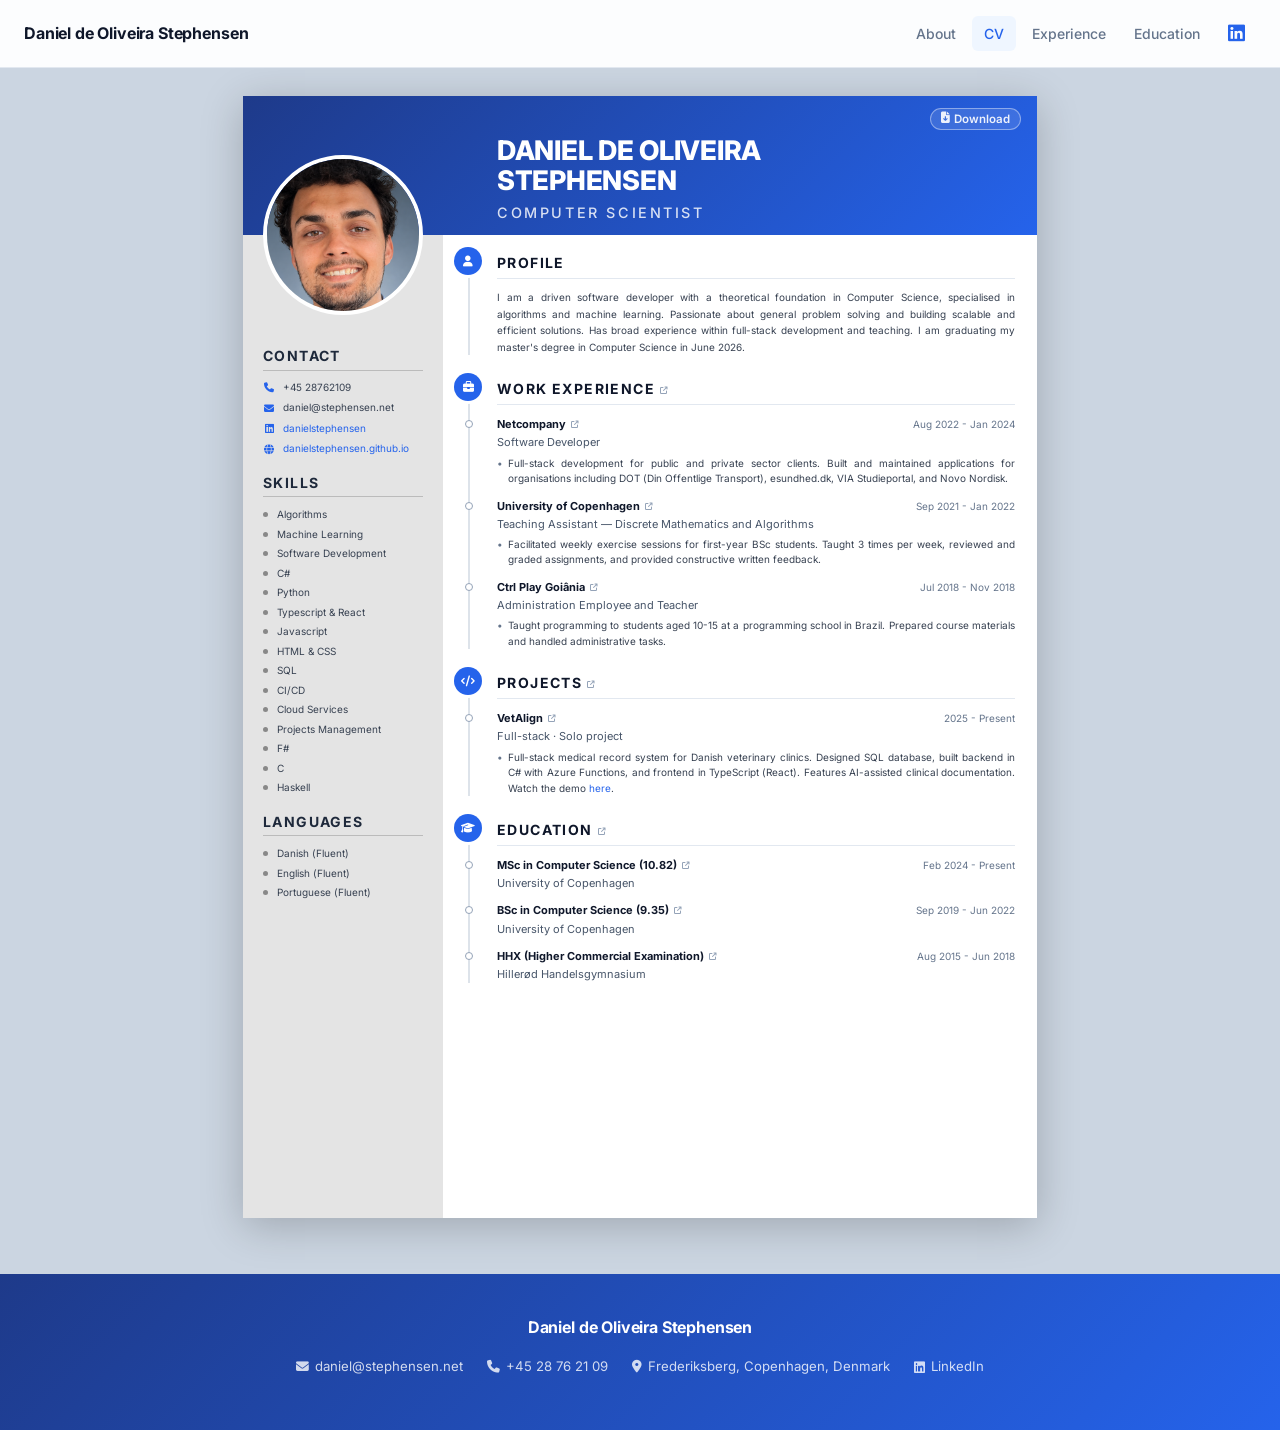
==== commit 800289bf: "minor change" ====
--- a/cv.html
+++ b/cv.html
@@ -716,7 +716,7 @@
 
               <div class="cv-edu-entry">
                 <div class="cv-edu-header">
-                  <span class="cv-edu-degree"><a href="/education#msc" class="cv-section-link">MSc in Computer Science (10,82)<i class="fa-solid fa-arrow-up-right-from-square cv-section-link-icon"></i></a></span>
+                  <span class="cv-edu-degree"><a href="/education#msc" class="cv-section-link">MSc in Computer Science (10.82)<i class="fa-solid fa-arrow-up-right-from-square cv-section-link-icon"></i></a></span>
                   <span class="cv-edu-date">Feb 2024 - Present</span>
                 </div>
                 <div class="cv-edu-institution">University of Copenhagen</div>
@@ -724,7 +724,7 @@
 
               <div class="cv-edu-entry">
                 <div class="cv-edu-header">
-                  <span class="cv-edu-degree"><a href="/education#bsc" class="cv-section-link">BSc in Computer Science (9,35)<i class="fa-solid fa-arrow-up-right-from-square cv-section-link-icon"></i></a></span>
+                  <span class="cv-edu-degree"><a href="/education#bsc" class="cv-section-link">BSc in Computer Science (9.35)<i class="fa-solid fa-arrow-up-right-from-square cv-section-link-icon"></i></a></span>
                   <span class="cv-edu-date">Sep 2019 - Jun 2022</span>
                 </div>
                 <div class="cv-edu-institution">University of Copenhagen</div>
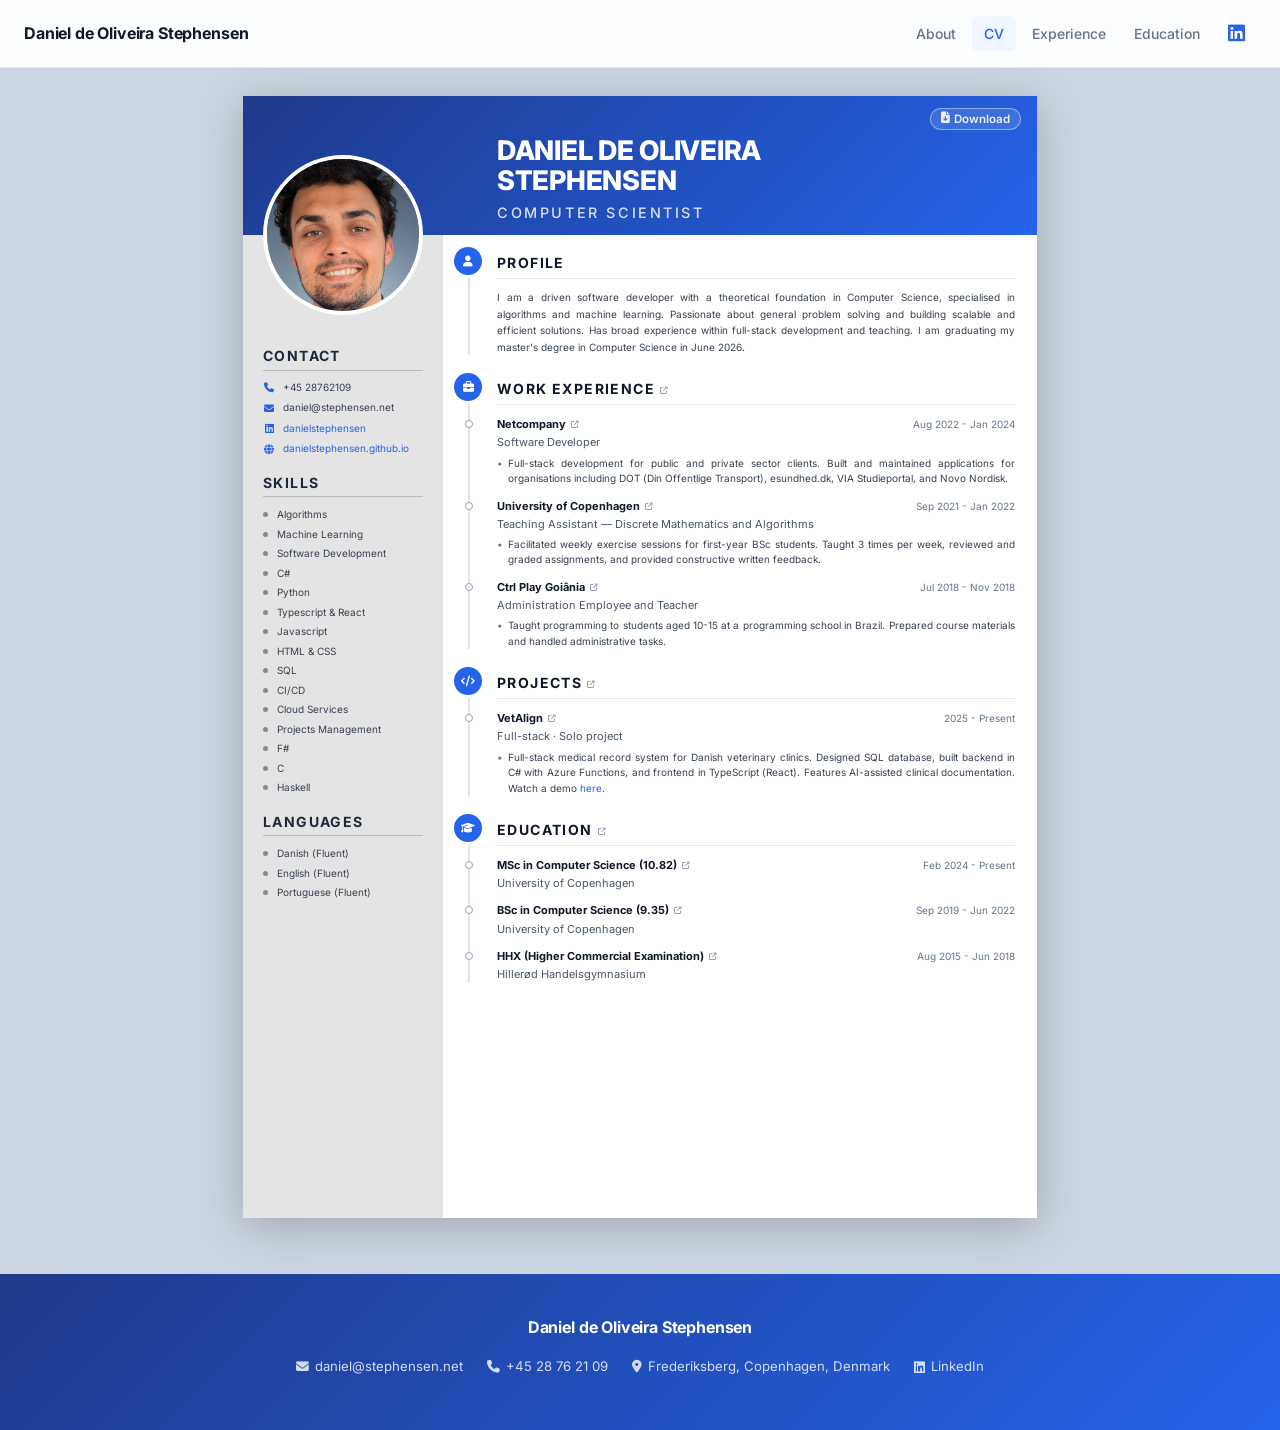
==== commit 84472dca: "minor change" ====
--- a/cv.html
+++ b/cv.html
@@ -699,7 +699,7 @@
                 </div>
                 <div class="cv-entry-role">Full-stack · Solo project</div>
                 <ul class="cv-entry-bullets">
-                  <li>Full-stack medical record system for Danish veterinary clinics. Designed SQL database, built backend in C# with Azure Functions, and frontend in TypeScript (React). Features AI-assisted clinical documentation. Watch the demo <a href="https://danielstephensen.github.io/experience#projects" target="_blank" rel="noopener">here</a>.</li>
+                  <li>Full-stack medical record system for Danish veterinary clinics. Designed SQL database, built backend in C# with Azure Functions, and frontend in TypeScript (React). Features AI-assisted clinical documentation. Watch a demo <a href="https://danielstephensen.github.io/experience#projects" target="_blank" rel="noopener">here</a>.</li>
                 </ul>
               </div>
 
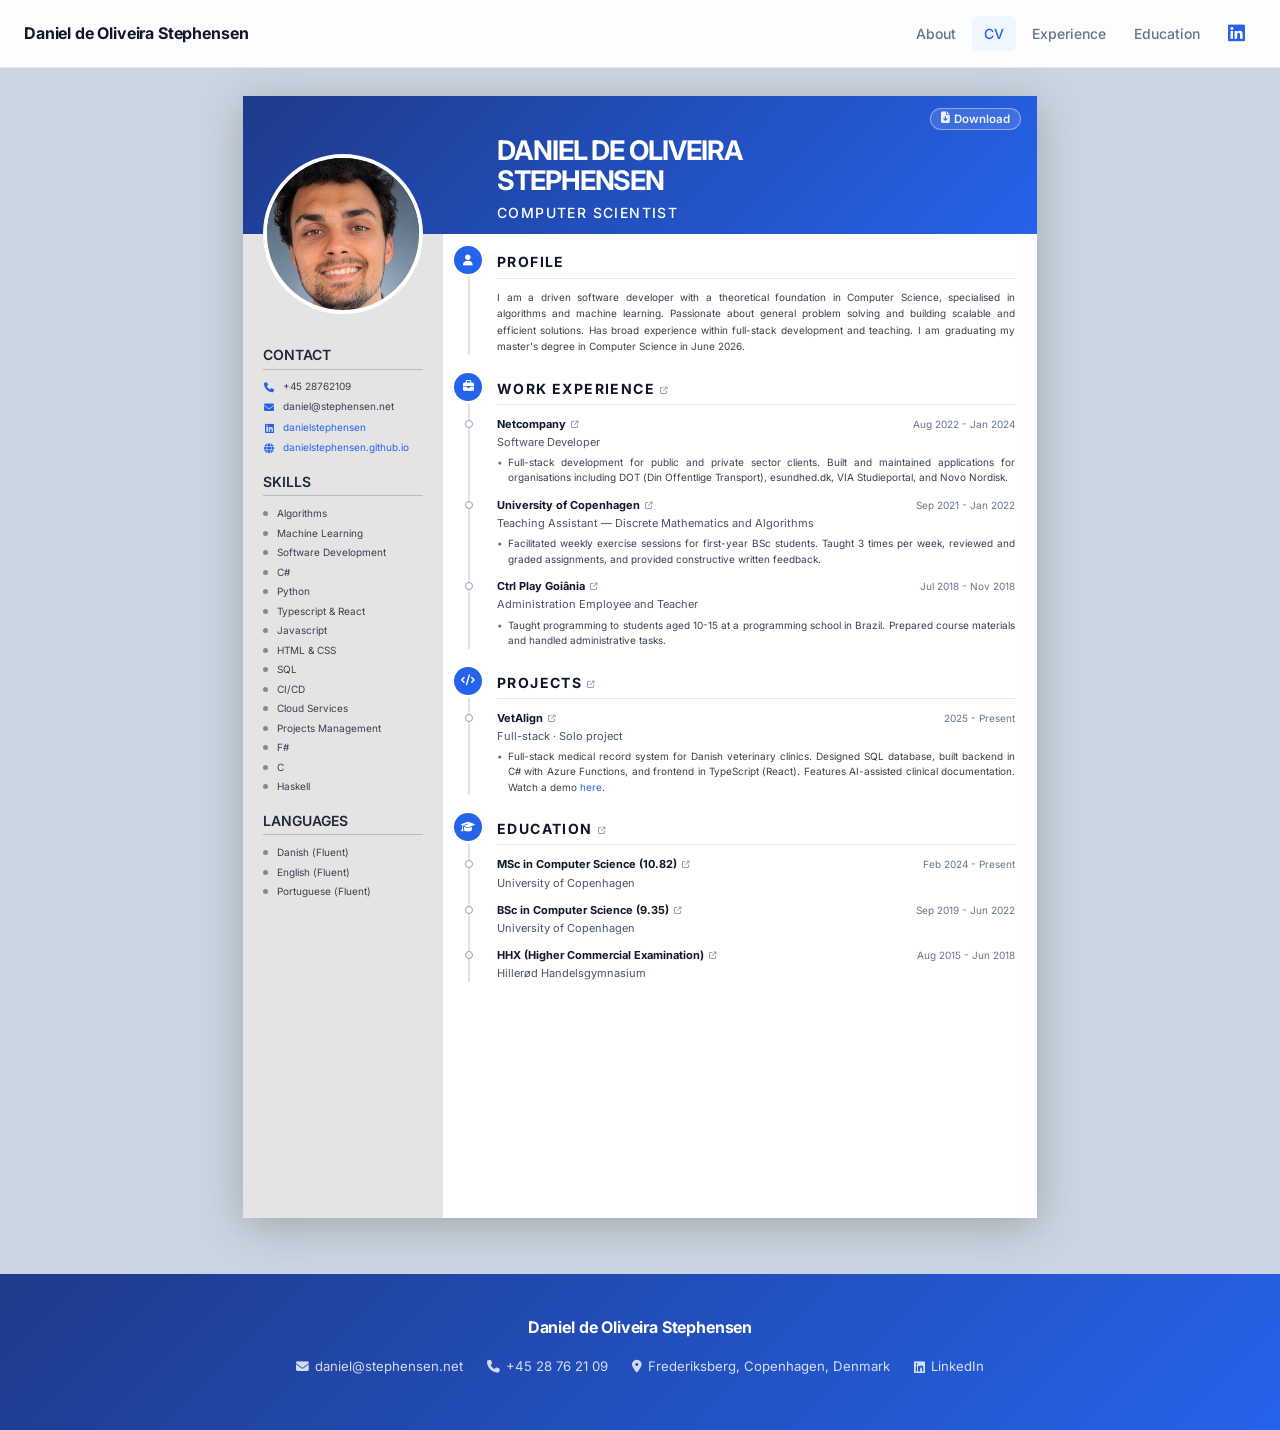
==== commit 0189b93e: "font changes" ====
--- a/cv.html
+++ b/cv.html
@@ -74,6 +74,7 @@
       flex-direction: column;
       justify-content: center;
       margin: 40px 16px 10px 54px;
+      font-family: 'Now', sans-serif;
     }
 
     /* Photo centred on the header/body boundary line */
@@ -93,20 +94,32 @@
 
     .cv-header-name {
       font-size: 27px;
-      font-weight: 800;
+      font-weight: 700;
       color: #fff;
       text-transform: uppercase;
-      letter-spacing: -0.01em;
+      letter-spacing: -0.04em;
       line-height: 1.1;
       margin-bottom: 6px;
     }
 
     .cv-header-title {
-      font-size: 14.4px;
+      font-size: 14px;
       font-weight: 500;
-      color: rgba(255,255,255,0.82);
+      color: rgba(255,255,255);
       text-transform: uppercase;
-      letter-spacing: 0.18em;
+      letter-spacing: 0.1em;
+    }
+
+    #cv-title {
+      font-family: 'Now', 'Inter', sans-serif !important;
+      font-weight: 700;
+      letter-spacing: -0.04em;
+    }
+
+    #cv-subtitle {
+      font-family: 'Now', 'Inter', sans-serif !important;
+      font-weight: 500;
+      letter-spacing: 0.1em;
     }
 
     /* ══════════════════════════════════════════════════════════
@@ -129,9 +142,9 @@
 
     .cv-sb-heading {
       font-size: 14px;
-      font-weight: 700;
+      font-weight: 600;
       text-transform: uppercase;
-      letter-spacing: 0.1em;
+      letter-spacing: 0.0em;
       color: #1e293b;
       padding-bottom: 5px;
       margin-bottom: 10px;
@@ -558,8 +571,8 @@
         <div class="cv-header-spacer"></div>
 
         <div class="cv-header-text-side">
-          <div class="cv-header-name">Daniel de Oliveira<br>Stephensen</div>
-          <div class="cv-header-title">Computer Scientist</div>
+          <div id="cv-title" class="cv-header-name">Daniel de Oliveira<br>Stephensen</div>
+          <div id="cv-subtitle" class="cv-header-title">Computer Scientist</div>
         </div>
 
         <img src="assets/images/CV-portrait.png" alt="Daniel de Oliveira Stephensen" class="cv-header-photo-img">
--- a/assets/css/styles.css
+++ b/assets/css/styles.css
@@ -735,6 +735,20 @@
 .lang-item i { color: var(--blue); font-size: 1rem; }
 .lang-item span { font-size: .9rem; font-weight: 600; color: var(--navy); }
 
+@font-face {
+  font-family: 'Now';
+  src: url('../fonts/Now-Regular.woff2') format('woff2');
+  font-weight: 400;
+  font-style: normal;
+}
+
+@font-face {
+  font-family: 'Now';
+  src: url('../fonts/Now-Bold.woff2') format('woff2');
+  font-weight: 700;
+  font-style: normal;
+}
+
 /* =====================================================================
    Divider
    ===================================================================== */
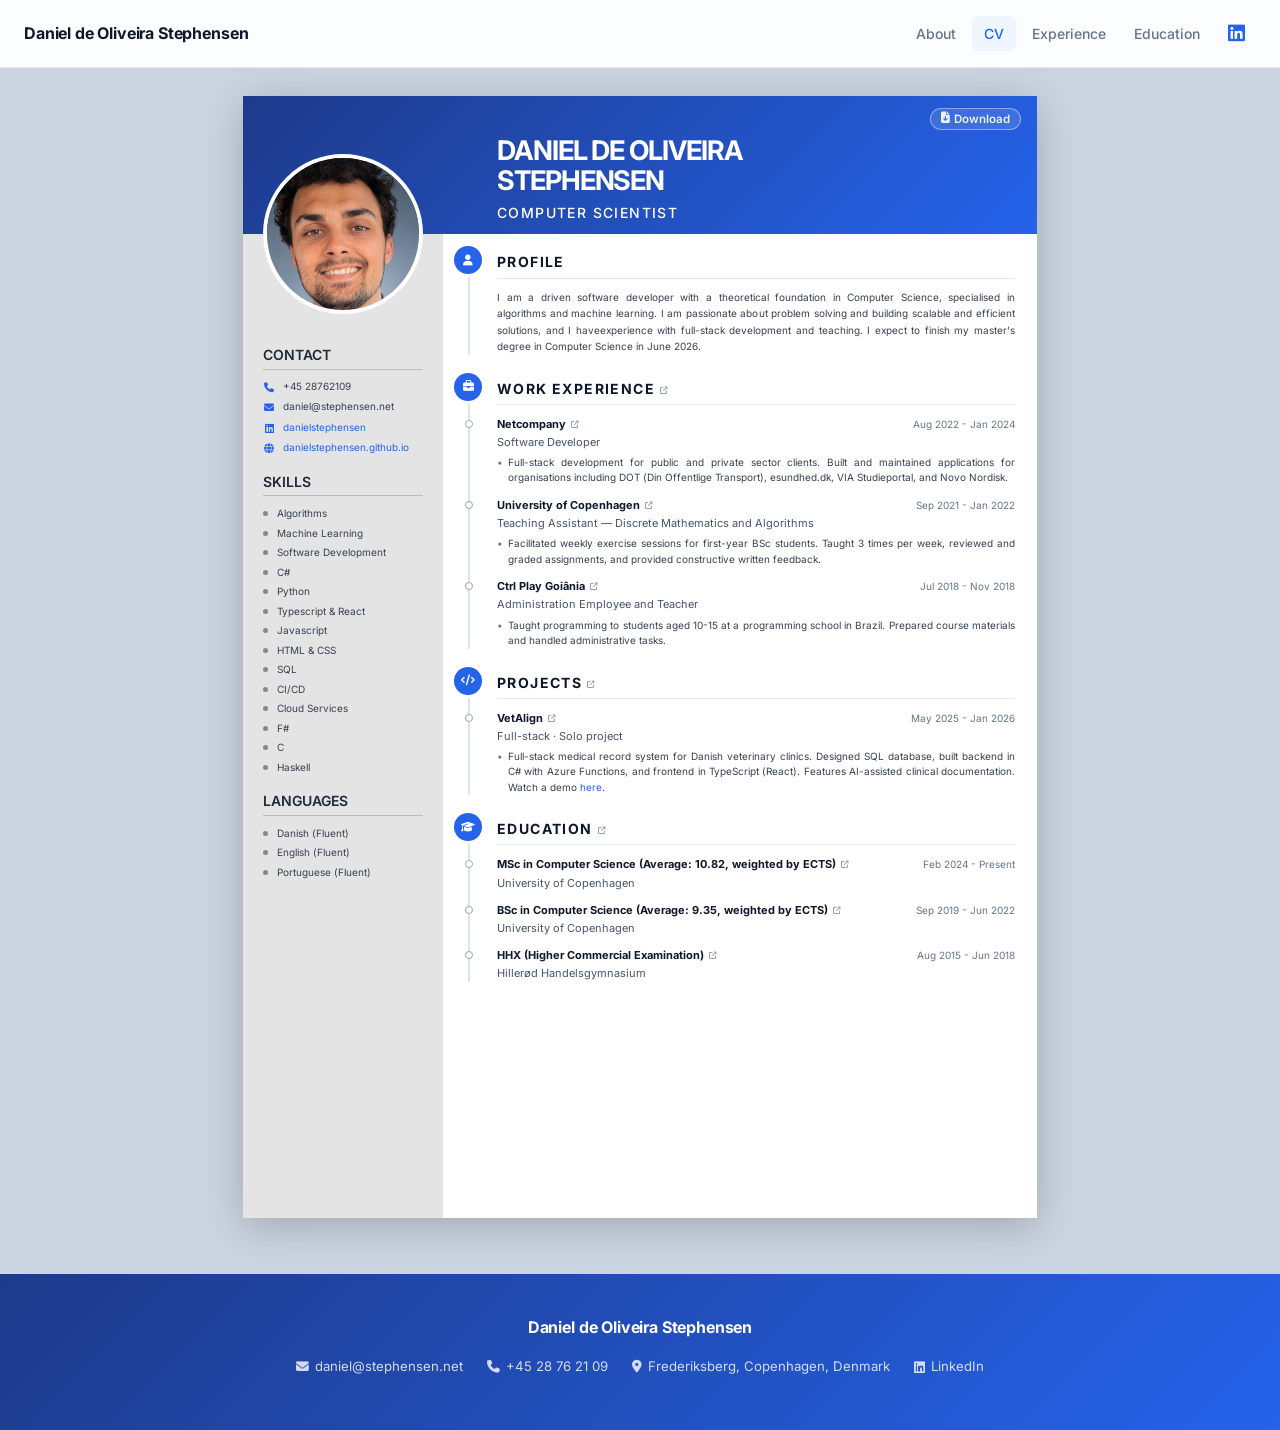
==== commit 7a67f1a7: "project management removed" ====
--- a/cv.html
+++ b/cv.html
@@ -621,7 +621,6 @@
               <li>SQL</li>
               <li>CI/CD</li>
               <li>Cloud Services</li>
-              <li>Projects Management</li>
               <li>F#</li>
               <li>C</li>
               <li>Haskell</li>
@@ -649,7 +648,7 @@
               <div class="cv-section-header">
                 <span class="cv-section-title">Profile</span>
               </div>
-              <p class="cv-profile-text">I am a driven software developer with a theoretical foundation in Computer Science, specialised in algorithms and machine learning. Passionate about general problem solving and building scalable and efficient solutions. Has broad experience within full-stack development and teaching. I am graduating my master's degree in Computer Science in June 2026.</p>
+              <p class="cv-profile-text">I am a driven software developer with a theoretical foundation in Computer Science, specialised in algorithms and machine learning. I am passionate about problem solving and building scalable and efficient solutions, and I haveexperience with full-stack development and teaching. I expect to finish my master's degree in Computer Science in June 2026.</p>
             </div>
 
             <!-- Work Experience -->
@@ -693,7 +692,6 @@
                   <li>Taught programming to students aged 10-15 at a programming school in Brazil. Prepared course materials and handled administrative tasks.</li>
                 </ul>
               </div>
-
             </div>
 
             <!-- Projects -->
@@ -708,7 +706,7 @@
               <div class="cv-entry">
                 <div class="cv-entry-header">
                   <span class="cv-entry-company"><a href="/experience#vetalign" class="cv-section-link">VetAlign<i class="fa-solid fa-arrow-up-right-from-square cv-section-link-icon"></i></a></span>
-                  <span class="cv-entry-date">2025 - Present</span>
+                  <span class="cv-entry-date">May 2025 - Jan 2026</span>
                 </div>
                 <div class="cv-entry-role">Full-stack · Solo project</div>
                 <ul class="cv-entry-bullets">
@@ -729,7 +727,7 @@
 
               <div class="cv-edu-entry">
                 <div class="cv-edu-header">
-                  <span class="cv-edu-degree"><a href="/education#msc" class="cv-section-link">MSc in Computer Science (10.82)<i class="fa-solid fa-arrow-up-right-from-square cv-section-link-icon"></i></a></span>
+                  <span class="cv-edu-degree"><a href="/education#msc" class="cv-section-link">MSc in Computer Science (Average: 10.82, weighted by ECTS)<i class="fa-solid fa-arrow-up-right-from-square cv-section-link-icon"></i></a></span>
                   <span class="cv-edu-date">Feb 2024 - Present</span>
                 </div>
                 <div class="cv-edu-institution">University of Copenhagen</div>
@@ -737,7 +735,7 @@
 
               <div class="cv-edu-entry">
                 <div class="cv-edu-header">
-                  <span class="cv-edu-degree"><a href="/education#bsc" class="cv-section-link">BSc in Computer Science (9.35)<i class="fa-solid fa-arrow-up-right-from-square cv-section-link-icon"></i></a></span>
+                  <span class="cv-edu-degree"><a href="/education#bsc" class="cv-section-link">BSc in Computer Science (Average: 9.35, weighted by ECTS)<i class="fa-solid fa-arrow-up-right-from-square cv-section-link-icon"></i></a></span>
                   <span class="cv-edu-date">Sep 2019 - Jun 2022</span>
                 </div>
                 <div class="cv-edu-institution">University of Copenhagen</div>
